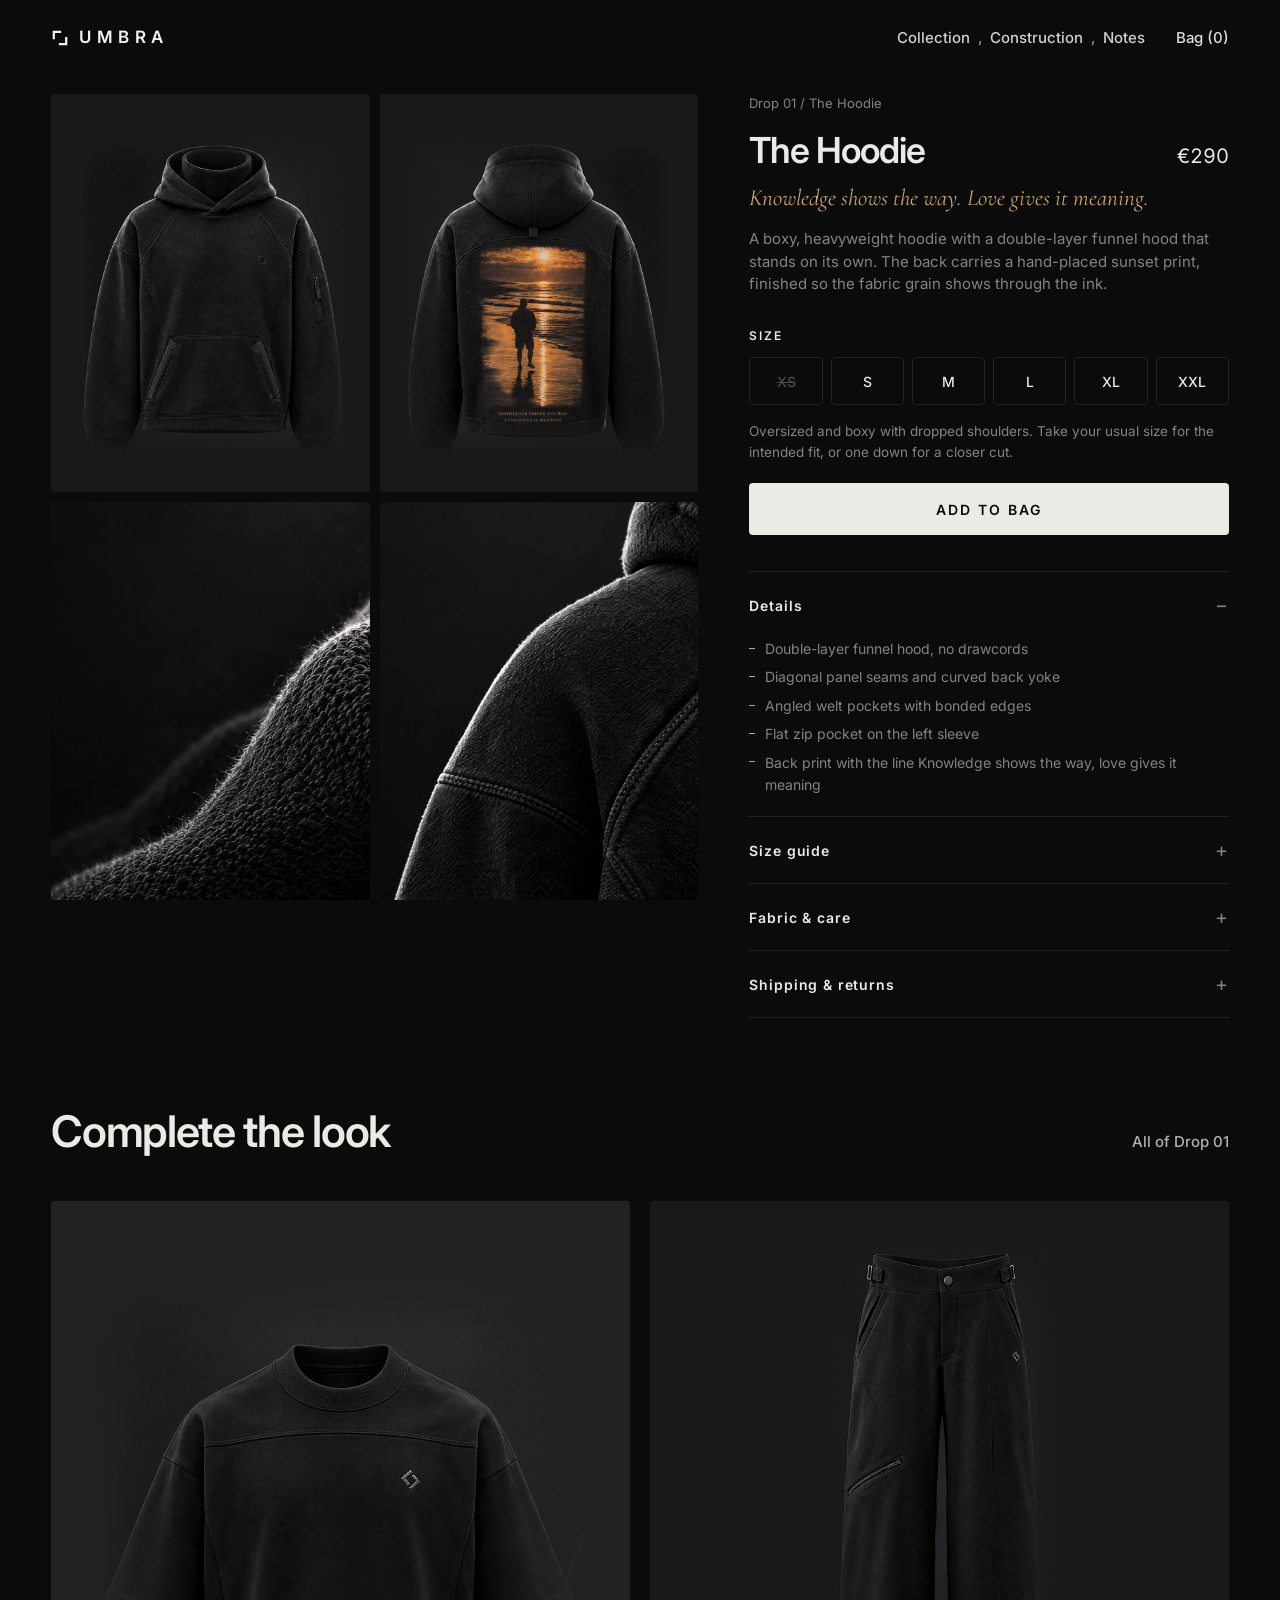
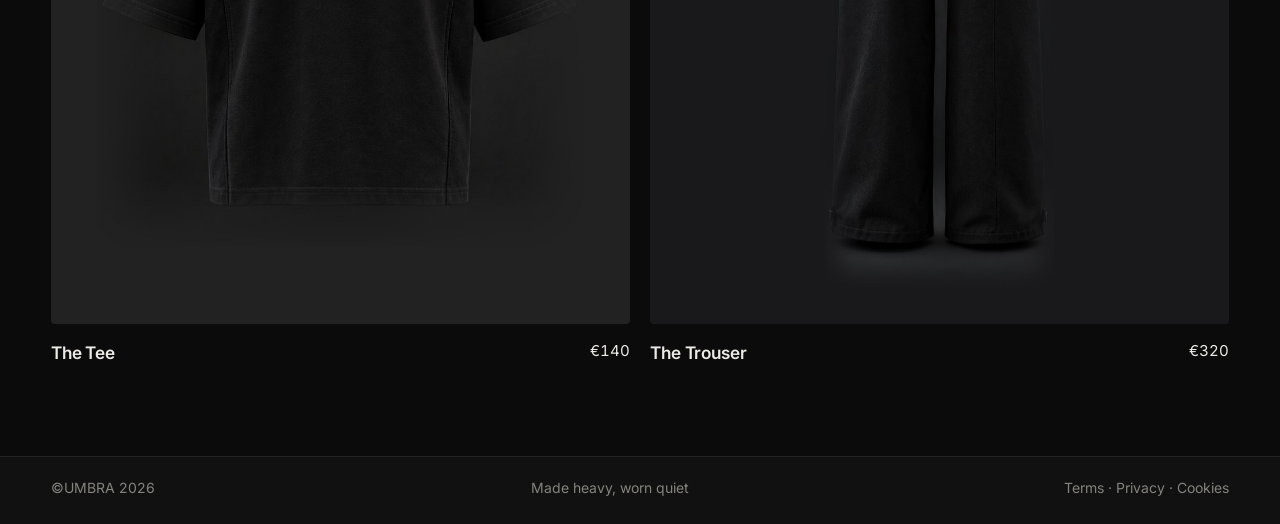
==== product.html @ ce1a90d4 "Add PayPal checkout and thank-you page Checkout sends the bag to PayPal (personal account, by email)" ====
<!DOCTYPE html>
<html lang="en">
<head>
<meta charset="UTF-8">
<meta name="viewport" content="width=device-width, initial-scale=1.0">
<title>UMBRA — Drop 01</title>
<meta name="description" content="UMBRA Drop 01: heavyweight garments with architectural seams and quiet gunmetal hardware.">
<meta name="theme-color" content="#0B0B0C">
<link rel="icon" href="assets/logo.svg" type="image/svg+xml">
<link rel="preconnect" href="https://fonts.googleapis.com">
<link rel="preconnect" href="https://fonts.gstatic.com" crossorigin>
<link href="https://fonts.googleapis.com/css2?family=Inter:wght@400;500;600;700&family=Cormorant+Garamond:ital,wght@1,400;1,500&display=swap" rel="stylesheet">
<link rel="stylesheet" href="css/styles.css">
</head>
<body class="page-product">
<a class="skip-link" href="#main">Skip to content</a>

<!-- ============ HEADER ============ -->
<header class="site-header">
  <a href="index.html" class="wordmark" aria-label="UMBRA, home">
    <svg class="mark" viewBox="0 0 32 32" aria-hidden="true"><path d="M3 3h15v4H7v11H3z"/><path d="M29 29H14v-4h11V14h4z"/></svg>
    UMBRA
  </a>
  <div class="header-right">
    <nav class="main-nav" aria-label="Primary">
      <a href="index.html#work">Collection</a><span class="sep">,</span>
      <a href="index.html#construction">Construction</a><span class="sep">,</span>
      <a href="index.html#updates">Notes</a>
    </nav>
    <button class="bag-btn" type="button" data-open-bag aria-label="Open bag">Bag (<span data-bag-count>0</span>)</button>
  </div>
</header>

<main id="main">

<!-- ============ PRODUCT ============ -->
<section class="pdp" id="pdp">
  <div class="pdp-media">
    <div class="pdp-gallery" id="pdpGallery" tabindex="0" aria-label="Product images, scroll to see more"></div>
    <div class="pdp-dots" id="pdpDots" aria-hidden="true"></div>
  </div>

  <div class="pdp-info">
    <p class="pdp-crumb"><a href="index.html#work">Drop 01</a> <span aria-hidden="true">/</span> <span id="pdpCrumb"></span></p>
    <div class="pdp-title-row">
      <h1 class="pdp-name" id="pdpName">Loading…</h1>
      <p class="pdp-price" id="pdpPrice"></p>
    </div>
    <p class="pdp-tagline" id="pdpTagline"></p>
    <p class="pdp-desc" id="pdpDesc"></p>

    <form class="pdp-form" id="pdpForm" novalidate>
      <fieldset class="size-field">
        <legend class="size-legend">Size <span class="size-chosen" id="sizeChosen"></span></legend>
        <div class="size-grid" id="sizeGrid"></div>
      </fieldset>
      <p class="pdp-fit" id="pdpFit"></p>
      <p class="form-error" id="sizeError" role="alert" hidden>Choose a size first.</p>
      <button class="btn btn-primary btn-wide" type="submit" id="addBtn">Add to bag</button>
    </form>

    <div class="pdp-acc">
      <details open>
        <summary>Details</summary>
        <ul class="pdp-list" id="pdpDetails"></ul>
      </details>
      <details>
        <summary>Size guide</summary>
        <div class="size-guide" id="sizeGuide"></div>
      </details>
      <details>
        <summary>Fabric &amp; care</summary>
        <p id="pdpFabric"></p>
      </details>
      <details>
        <summary>Shipping &amp; returns</summary>
        <p>Free shipping on orders over €250. Delivered in 2–5 working days within the EU. Returns accepted within 30 days, unworn and with tags attached.</p>
      </details>
    </div>
  </div>
</section>

<noscript><p class="pdp-noscript">This page needs JavaScript to show the product. <a href="index.html#work">Back to the collection</a>.</p></noscript>

<!-- ============ COMPLETE THE LOOK ============ -->
<section class="work pdp-more" aria-labelledby="moreTitle">
  <div class="section-head">
    <h2 class="section-title" id="moreTitle">Complete the look</h2>
    <a href="index.html#work" class="view-all">All of Drop 01</a>
  </div>
  <div class="product-grid product-grid-2" id="moreGrid"></div>
</section>

</main>

<!-- ============ FOOTER ============ -->
<footer class="site-footer" id="footer">
  <div class="footer-bottom">
    <p>©UMBRA 2026</p>
    <p>Made heavy, worn quiet</p>
    <p><a href="#">Terms</a> · <a href="#">Privacy</a> · <a href="#">Cookies</a></p>
  </div>
</footer>

<script src="js/products.js"></script>
<script src="js/shop-config.js"></script>
<script src="js/shopify.js"></script>
<script src="js/paypal.js"></script>
<script src="js/cart.js"></script>
<script src="js/product.js"></script>
</body>
</html>
---- css/styles.css ----
/* ============================================================
   UMBRA — Drop 01
   Dark luxury streetwear landing, built on the ORBE editorial layout
   ============================================================ */

:root{
  --bg:#0B0B0C;
  --bg-soft:#111112;
  --surface:#151516;
  --line:#232325;
  --ink:#ECEAE5;
  --grey:#85837E;
  --grey-light:#2C2C2E;   /* unlit words in the scroll-fill text */
  --white:#FFFFFF;
  --accent:#C9A36B;       /* sunset sand from the hoodie print */
  --gunmetal:#8C8F93;
  --radius:4px;
  --font:"Inter",Helvetica,Arial,sans-serif;
  --serif:"Cormorant Garamond",Georgia,serif;
  --gutter:clamp(20px,4vw,64px);
  --header-h:76px;
}

*,*::before,*::after{box-sizing:border-box;margin:0;padding:0}
html{scroll-behavior:smooth}
body{
  font-family:var(--font);
  background:var(--bg);
  color:var(--ink);
  line-height:1.5;
  overflow-x:hidden;
  -webkit-font-smoothing:antialiased;
}
img{display:block;max-width:100%}
a{color:inherit;text-decoration:none}
ul{list-style:none}
button{font:inherit;color:inherit;background:none;border:0;cursor:pointer}

.visually-hidden{position:absolute;width:1px;height:1px;clip-path:inset(50%);overflow:hidden;white-space:nowrap}
.skip-link{position:fixed;top:-60px;left:16px;z-index:300;background:var(--ink);color:var(--white);padding:10px 18px;transition:top .2s}
.skip-link:focus{top:12px}
:focus-visible{outline:3px solid var(--accent);outline-offset:2px}

/* ---------------- Header (blend-adaptive) ---------------- */
.site-header{
  position:fixed;inset:0 0 auto 0;z-index:100;
  height:var(--header-h);
  display:flex;align-items:center;justify-content:space-between;
  padding:0 var(--gutter);
  mix-blend-mode:difference;
  color:var(--white);
}
.wordmark{
  display:inline-flex;align-items:center;gap:10px;
  font-weight:600;font-size:17px;letter-spacing:.32em;
}
.wordmark .mark{width:18px;height:18px;fill:currentColor;flex:none}
.main-nav{display:flex;gap:8px;font-size:15px;font-weight:500}
.main-nav .sep{opacity:.6}
.main-nav a{opacity:.85;transition:opacity .25s}
.main-nav a:hover{opacity:1;text-decoration:underline;text-underline-offset:4px}

/* ---------------- Hero ---------------- */
.hero{position:relative;height:100vh;height:100svh;overflow:hidden;background:var(--bg)}
.hero-slides{position:absolute;inset:0}
.hero-slide{
  position:absolute;inset:0;
  opacity:0;visibility:hidden;
  transition:opacity 1.1s cubic-bezier(.4,0,.2,1), visibility 0s linear 1.1s;
}
.hero-slide.is-active{opacity:1;visibility:visible;transition:opacity 1.1s cubic-bezier(.4,0,.2,1)}
.hero-slide img,.hero-slide video{position:absolute;inset:0;width:100%;height:100%;object-fit:cover}
.hero-slide::after{
  content:"";position:absolute;inset:0;
  background:linear-gradient(90deg,rgba(0,0,0,.62) 0%,rgba(0,0,0,.18) 45%,transparent 70%),
             linear-gradient(0deg,rgba(0,0,0,.55) 0%,transparent 40%);
}
.hero-copy{
  position:absolute;z-index:2;
  left:var(--gutter);right:var(--gutter);bottom:22%;
}
.hero-eyebrow{
  margin-bottom:clamp(14px,2vh,22px);
  font-size:12px;font-weight:500;letter-spacing:.24em;text-transform:uppercase;
  color:var(--accent);
}
.hero-headline{
  font-size:clamp(38px,4.6vw,76px);
  font-weight:600;letter-spacing:-0.03em;line-height:1.04;
  color:var(--white);
  max-width:16ch;
}
.hero-headline em{font-family:var(--serif);font-weight:400;font-style:italic;letter-spacing:-0.01em;color:var(--accent)}
.hero-thumbs{
  position:absolute;z-index:3;
  left:var(--gutter);bottom:clamp(24px,4vh,44px);
  display:flex;gap:10px;
}
.hero-thumb{
  width:64px;height:44px;border-radius:var(--radius);overflow:hidden;
  opacity:.55;outline:2px solid transparent;outline-offset:2px;
  transition:opacity .3s, outline-color .3s;
  padding:0;
}
.hero-thumb img{width:100%;height:100%;object-fit:cover}
.hero-thumb.is-active{opacity:1;outline-color:var(--white)}
.hero-counter{
  position:absolute;z-index:3;
  right:var(--gutter);bottom:clamp(24px,4vh,44px);
  color:var(--white);
  font-size:15px;font-weight:500;letter-spacing:.06em;
}

/* ---------------- Statement (word fill scrub) ---------------- */
.statement{
  padding:clamp(110px,16vh,200px) var(--gutter);
  background:var(--bg);
}
.fill-text{
  margin-left:auto;
  max-width:62%;
  font-size:clamp(30px,3.6vw,58px);
  font-weight:600;letter-spacing:-0.025em;line-height:1.14;
}
.fill-text .fw{color:var(--grey-light);transition:color .3s linear}
.eyebrow{
  max-width:62%;margin:0 0 clamp(18px,3vh,28px) auto;
  font-size:12px;font-weight:500;letter-spacing:.24em;text-transform:uppercase;
  color:var(--accent);
}

/* ---------------- Collection ---------------- */
.work{padding:clamp(48px,7vh,90px) var(--gutter) clamp(80px,10vh,140px);background:var(--bg)}
.product-grid{
  display:grid;grid-template-columns:repeat(3,1fr);
  gap:clamp(14px,1.6vw,26px);
}
.product-media{
  position:relative;display:block;
  aspect-ratio:4/5;overflow:hidden;
  border-radius:var(--radius);
  background:var(--surface);
}
.product-media img{
  position:absolute;inset:0;width:100%;height:100%;object-fit:cover;
  transition:opacity .7s cubic-bezier(.4,0,.2,1), transform 1.2s cubic-bezier(.2,.6,.2,1);
}
.product-media .img-back{opacity:0}
.product-card:hover .img-back,.product-media:focus-visible .img-back{opacity:1}
.product-card:hover .img-front,.product-media:focus-visible .img-front{opacity:0}
.product-card:hover .product-media img{transform:scale(1.03)}
.product-tag{
  position:absolute;top:14px;left:14px;z-index:2;
  padding:5px 10px;border:1px solid rgba(201,163,107,.5);border-radius:999px;
  font-size:11px;letter-spacing:.14em;text-transform:uppercase;color:var(--accent);
  background:rgba(11,11,12,.55);
}
.product-info{
  display:grid;grid-template-columns:1fr auto;gap:4px 16px;
  padding-top:16px;
}
.product-name{font-size:clamp(17px,1.35vw,21px);font-weight:600;letter-spacing:-0.01em}
.product-price{font-size:15px;color:var(--ink);font-variant-numeric:tabular-nums}
.product-meta{grid-column:1/-1;font-size:13.5px;color:var(--grey);line-height:1.5}
.section-head{
  display:flex;align-items:baseline;justify-content:space-between;
  margin-bottom:clamp(28px,4vh,48px);
}
.section-title{
  font-size:clamp(30px,3.4vw,56px);
  font-weight:600;letter-spacing:-0.03em;
}
.view-all{font-size:15px;font-weight:500;opacity:.75;transition:opacity .25s}
.view-all:hover{opacity:1;text-decoration:underline;text-underline-offset:4px}
/* ---------------- Capabilities (pinned) ---------------- */
.capabilities{position:relative}
.cap-pin{
  position:relative;height:100vh;height:100svh;overflow:hidden;
  background:#111;
}
.cap-bgs{position:absolute;inset:0}
.cap-bg{
  position:absolute;inset:0;width:100%;height:100%;object-fit:cover;
  opacity:0;transform:scale(1.08);
  transition:opacity .8s cubic-bezier(.4,0,.2,1), transform 1.4s cubic-bezier(.2,.6,.2,1);
}
.cap-bg.is-active{opacity:1;transform:scale(1)}
.cap-scrim{position:absolute;inset:0;background:linear-gradient(90deg,rgba(0,0,0,.55),rgba(0,0,0,.25) 60%,rgba(0,0,0,.45))}
.cap-label{
  position:absolute;top:clamp(88px,12vh,120px);left:var(--gutter);z-index:2;
  color:var(--white);font-size:15px;font-weight:500;letter-spacing:.02em;
  display:flex;align-items:center;gap:14px;
}
.cap-line{display:inline-block;width:56px;height:1px;background:rgba(255,255,255,.6)}
.cap-list{
  position:absolute;z-index:2;
  right:var(--gutter);bottom:clamp(48px,9vh,96px);
  text-align:right;
  display:grid;gap:clamp(4px,1vh,10px);
}
.cap-list li{
  font-size:clamp(40px,5.4vw,88px);
  font-weight:600;letter-spacing:-0.03em;line-height:1.02;
  color:rgba(255,255,255,.28);
  transition:color .45s cubic-bezier(.4,0,.2,1), transform .45s cubic-bezier(.4,0,.2,1);
}
.cap-list li.is-active{color:var(--white);transform:translateX(-14px)}

/* ---------------- Latest updates ---------------- */
.updates{padding:clamp(80px,11vh,150px) 0 clamp(80px,11vh,150px) var(--gutter);background:var(--bg)}
.updates .section-head{padding-right:var(--gutter)}
.carousel-btns{display:flex;gap:10px}
.car-btn{
  width:46px;height:46px;border-radius:50%;
  border:1.5px solid var(--ink);
  display:grid;place-items:center;
  transition:background .25s,color .25s,opacity .25s;
}
.car-btn:hover{background:var(--ink);color:var(--bg)}
.car-btn:disabled{opacity:.3;pointer-events:none}
.updates-viewport{overflow:hidden}
.updates-track{
  display:flex;gap:clamp(16px,1.8vw,28px);
  transition:transform .8s cubic-bezier(.2,.6,.2,1);
  will-change:transform;
}
.update-card{flex:0 0 calc((100% - 2 * clamp(16px,1.8vw,28px)) / 3);min-width:0}
.update-media{border-radius:var(--radius);overflow:hidden;aspect-ratio:4/3;margin-bottom:16px}
.update-media img{width:100%;height:100%;object-fit:cover;transition:transform 1s cubic-bezier(.2,.6,.2,1)}
.update-card:hover .update-media img{transform:scale(1.045)}
.update-meta{font-size:13.5px;color:var(--grey);margin-bottom:6px}
.update-title{font-size:clamp(17px,1.35vw,21px);font-weight:600;letter-spacing:-0.015em;line-height:1.25;max-width:26ch}

/* ---------------- CTA ---------------- */
.cta{
  padding:clamp(110px,16vh,200px) var(--gutter) clamp(80px,10vh,130px);
  background:var(--bg);
  text-align:left;
}
.cta .fill-text{margin-left:0;max-width:80%}
.fill-text.quote{
  font-family:var(--serif);font-style:italic;font-weight:400;
  font-size:clamp(38px,5vw,84px);letter-spacing:-0.01em;line-height:1.05;
}
.cta-link{
  display:inline-block;margin-top:clamp(28px,4vh,44px);
  font-size:clamp(22px,2.2vw,34px);font-weight:600;letter-spacing:-0.02em;
  color:var(--grey);
  text-decoration:underline;text-underline-offset:6px;text-decoration-thickness:2px;
  transition:color .3s;
}
.cta-link:hover{color:var(--accent)}

/* ---------------- Footer ---------------- */
.site-footer{background:var(--bg-soft);border-top:1px solid var(--line)}
.footer-top{
  display:grid;grid-template-columns:1.3fr 1fr 0.8fr 1.1fr;
  gap:clamp(32px,4vw,72px);
  align-items:start;
  padding:clamp(56px,8vh,96px) var(--gutter);
}
.footer-wordmark{font-size:26px}
.footer-brandcol{display:grid;gap:18px;justify-items:start}
.footer-tagline{font-size:15px;line-height:1.55;color:var(--grey)}
.footer-social{font-size:15px;font-weight:500}
.footer-social a:hover{text-decoration:underline;text-underline-offset:3px}
.footer-col{display:grid;gap:10px;font-size:15px;align-content:start}
.footer-col h4{
  font-size:12px;font-weight:600;letter-spacing:.14em;text-transform:uppercase;
  color:var(--grey);margin-bottom:8px;
}
.footer-col p{line-height:1.55;color:var(--ink)}
.footer-col a:hover{text-decoration:underline;text-underline-offset:3px}
.footer-news p{color:var(--grey);font-size:14.5px}
.news-form{
  display:flex;margin-top:10px;
  border-bottom:1.5px solid var(--ink);
  max-width:300px;
}
.news-form input{
  flex:1;font:inherit;font-size:15px;
  background:transparent;border:0;padding:10px 2px;color:var(--ink);
}
.news-form input::placeholder{color:var(--grey)}
.news-form input:focus{outline:none}
.news-form button{font-size:20px;padding:0 8px;transition:transform .25s}
.news-form button:hover{transform:translateX(4px)}
.footer-bottom{
  display:flex;justify-content:space-between;gap:16px;flex-wrap:wrap;
  padding:20px var(--gutter) 26px;
  font-size:14px;color:var(--grey);
  border-top:1px solid var(--line);
}
.footer-bottom a:hover{color:var(--ink)}

/* ---------------- Header: bag button ---------------- */
.header-right{display:flex;align-items:center;gap:clamp(16px,2.4vw,36px)}
.bag-btn{font-size:15px;font-weight:500;font-variant-numeric:tabular-nums;opacity:.9;transition:opacity .25s}
.bag-btn:hover{opacity:1;text-decoration:underline;text-underline-offset:4px}

/* ---------------- Buttons ---------------- */
.btn{
  display:inline-flex;align-items:center;justify-content:center;
  min-height:52px;padding:0 28px;border-radius:var(--radius);
  font-size:14px;font-weight:600;letter-spacing:.14em;text-transform:uppercase;
  transition:background .25s,color .25s,border-color .25s;
}
.btn-primary{background:var(--ink);color:var(--bg)}
.btn-primary:hover{background:var(--accent)}
.btn-wide{width:100%}

/* ---------------- Product page ---------------- */
.page-product main{padding-top:var(--header-h)}
.pdp{
  display:grid;grid-template-columns:minmax(0,1.35fr) minmax(320px,1fr);
  gap:clamp(28px,4vw,72px);
  padding:clamp(16px,2vh,28px) var(--gutter) clamp(64px,9vh,120px);
  align-items:start;
}
.pdp-gallery{display:grid;grid-template-columns:1fr 1fr;gap:clamp(8px,.8vw,14px)}
.pdp-shot{aspect-ratio:4/5;overflow:hidden;border-radius:var(--radius);background:var(--surface)}
.pdp-shot img{width:100%;height:100%;object-fit:cover}
.pdp-shot:last-child:nth-child(odd){grid-column:1/-1;aspect-ratio:16/10}
.pdp-dots{display:none}
.pdp-info{position:sticky;top:calc(var(--header-h) + 16px)}
.pdp-crumb{font-size:13px;color:var(--grey);margin-bottom:18px}
.pdp-crumb a:hover{color:var(--ink)}
.pdp-title-row{display:flex;justify-content:space-between;align-items:baseline;gap:16px}
.pdp-name{font-size:clamp(30px,2.8vw,44px);font-weight:600;letter-spacing:-0.03em;line-height:1.05}
.pdp-price{font-size:20px;font-variant-numeric:tabular-nums}
.pdp-tagline{
  margin-top:14px;
  font-family:var(--serif);font-style:italic;font-size:clamp(22px,1.8vw,28px);line-height:1.2;
  color:var(--accent);
}
.pdp-desc{margin-top:16px;color:var(--grey);font-size:15px;max-width:52ch}
.pdp-form{margin-top:clamp(24px,3.5vh,36px)}
.size-field{border:0}
.size-legend{font-size:12px;font-weight:600;letter-spacing:.16em;text-transform:uppercase;margin-bottom:12px}
.size-chosen{color:var(--accent)}
.size-grid{display:grid;grid-template-columns:repeat(auto-fill,minmax(64px,1fr));gap:8px}
.size-opt{position:relative;cursor:pointer}
.size-opt input{position:absolute;inset:0;opacity:0;cursor:pointer}
.size-opt > span{
  display:grid;place-items:center;height:48px;
  border:1px solid var(--line);border-radius:var(--radius);
  font-size:14px;font-weight:500;
  transition:border-color .2s,background .2s,color .2s;
}
.size-opt:hover > span{border-color:var(--grey)}
.size-opt input:checked + span{background:var(--ink);color:var(--bg);border-color:var(--ink)}
.size-opt input:focus-visible + span{outline:3px solid var(--accent);outline-offset:2px}
.size-opt.is-out{cursor:not-allowed}
.size-opt.is-out > span{color:#4a4a4c;text-decoration:line-through}
.pdp-fit{margin:16px 0 20px;font-size:13.5px;color:var(--grey);line-height:1.55}
.form-error{margin:-6px 0 14px;font-size:13.5px;color:#E08A6B}
.pdp-acc{margin-top:clamp(28px,4vh,40px);border-top:1px solid var(--line)}
.pdp-acc details{border-bottom:1px solid var(--line)}
.pdp-acc summary{
  display:flex;justify-content:space-between;align-items:center;
  padding:18px 0;cursor:pointer;list-style:none;
  font-size:14px;font-weight:600;letter-spacing:.06em;
}
.pdp-acc summary::-webkit-details-marker{display:none}
.pdp-acc summary::after{content:"+";font-weight:400;font-size:20px;color:var(--grey)}
.pdp-acc details[open] summary::after{content:"−"}
.pdp-acc details > :not(summary){padding-bottom:20px;font-size:14px;color:var(--grey);line-height:1.6}
.pdp-list{display:grid;gap:6px}
.pdp-list li{padding-left:16px;position:relative}
.pdp-list li::before{content:"";position:absolute;left:0;top:.7em;width:6px;height:1px;background:var(--accent)}
.size-guide table{width:100%;border-collapse:collapse;font-variant-numeric:tabular-nums}
.size-guide th,.size-guide td{padding:8px 6px;text-align:left;border-bottom:1px solid var(--line);font-weight:400}
.size-guide thead th{font-size:12px;letter-spacing:.08em;text-transform:uppercase;color:var(--ink)}
.size-guide tbody th{color:var(--ink);font-weight:500}
.size-guide-note{margin-top:10px;font-size:12.5px}
.pdp-noscript{padding:40px var(--gutter);color:var(--grey)}
.pdp-more{padding-top:0}
.product-grid-2{grid-template-columns:repeat(2,1fr)}
.product-name a:hover{text-decoration:underline;text-underline-offset:4px}
.page-product .footer-bottom{border-top:0}

/* ---------------- Thank-you page ---------------- */
.thanks{
  min-height:calc(100svh - 70px);
  display:grid;align-content:center;justify-items:start;gap:18px;
  padding:calc(var(--header-h) + 40px) var(--gutter) 80px;
}
.thanks .eyebrow{margin:0;max-width:none}
.thanks-title{font-size:clamp(48px,7vw,110px);font-weight:600;letter-spacing:-0.04em;line-height:1}
.thanks-quote{font-family:var(--serif);font-style:italic;font-size:clamp(24px,2.4vw,36px);color:var(--accent)}
.thanks-copy{max-width:52ch;color:var(--grey);font-size:15.5px}
.thanks-ref{font-size:14px;color:var(--grey)}
.thanks-ref strong{color:var(--ink);font-weight:600;letter-spacing:.04em}
.thanks .cta-link{margin-top:10px}

/* ---------------- Bag drawer ---------------- */
.bag{position:fixed;inset:0;z-index:400}
.bag-scrim{position:absolute;inset:0;background:rgba(0,0,0,.6);opacity:0;transition:opacity .35s}
.bag-panel{
  position:absolute;top:0;right:0;bottom:0;
  width:min(440px,100%);
  display:flex;flex-direction:column;
  background:var(--bg-soft);border-left:1px solid var(--line);
  transform:translateX(100%);transition:transform .35s cubic-bezier(.4,0,.2,1);
}
.bag.is-open .bag-scrim{opacity:1}
.bag.is-open .bag-panel{transform:none}
html.bag-open{overflow:hidden}
.bag-head{display:flex;justify-content:space-between;align-items:center;padding:22px 24px;border-bottom:1px solid var(--line)}
.bag-title{font-size:15px;font-weight:600;letter-spacing:.14em;text-transform:uppercase}
.bag-close{display:grid;place-items:center;width:40px;height:40px;margin-right:-10px}
.bag-status{padding:0 24px;font-size:13px;color:var(--accent);min-height:0}
.bag-status:not(:empty){padding-top:14px}
.bag-items{flex:1;overflow-y:auto;padding:8px 24px}
.bag-item{display:grid;grid-template-columns:88px 1fr;gap:16px;padding:16px 0;border-bottom:1px solid var(--line)}
.bag-thumb{aspect-ratio:4/5;border-radius:var(--radius);overflow:hidden;background:var(--surface)}
.bag-thumb img{width:100%;height:100%;object-fit:cover}
.bag-info{display:grid;align-content:space-between;gap:6px}
.bag-line{display:flex;justify-content:space-between;align-items:center;gap:12px;font-size:14.5px}
.bag-name{font-weight:600}
.bag-size{font-size:13px;color:var(--grey)}
.qty{display:inline-flex;align-items:center;border:1px solid var(--line);border-radius:var(--radius)}
.qty button{width:34px;height:34px;font-size:16px}
.qty span{min-width:22px;text-align:center;font-size:14px;font-variant-numeric:tabular-nums}
.bag-remove{font-size:13px;color:var(--grey);text-decoration:underline;text-underline-offset:3px}
.bag-remove:hover{color:var(--ink)}
.bag-empty{display:none;flex:1;padding:40px 24px;color:var(--grey)}
.bag-link{display:inline-block;margin-top:14px;color:var(--ink);text-decoration:underline;text-underline-offset:4px}
.bag.is-empty .bag-empty{display:block}
.bag.is-empty .bag-items,.bag.is-empty .bag-foot{display:none}
.bag-foot{padding:20px 24px 24px;border-top:1px solid var(--line);display:grid;gap:12px}
.bag-row{display:flex;justify-content:space-between;font-size:15px;font-weight:600}
.bag-note{font-size:12.5px;color:var(--grey)}

/* ---------------- Responsive ---------------- */
@media (max-width:1024px){
  .fill-text{max-width:88%}
  .cta .fill-text{max-width:100%}
  .eyebrow{max-width:88%}
  .product-grid{grid-template-columns:1fr 1fr}
  .product-grid:not(.product-grid-2) .product-card:last-child{grid-column:1/-1}
  .product-grid:not(.product-grid-2) .product-card:last-child .product-media{aspect-ratio:16/10}
  .product-grid:not(.product-grid-2) .product-card:last-child .product-media img{object-fit:contain}
  .update-card{flex-basis:calc((100% - clamp(16px,1.8vw,28px)) / 2)}
}
@media (max-width:768px){
  :root{--header-h:64px}
  .main-nav{display:none}
  .hero-copy{bottom:clamp(110px,18vh,160px)}
  .hero-slide img.focus-right{object-position:76% center}
  .pdp{grid-template-columns:1fr;padding-left:0;padding-right:0;gap:24px}
  .pdp-gallery{
    display:flex;overflow-x:auto;scroll-snap-type:x mandatory;gap:0;
    scrollbar-width:none;
  }
  .pdp-gallery::-webkit-scrollbar{display:none}
  .pdp-shot{flex:0 0 100%;scroll-snap-align:start;border-radius:0}
  .pdp-dots{display:flex;justify-content:center;gap:6px;margin-top:12px}
  .pdp-dots span{width:6px;height:6px;border-radius:50%;background:var(--grey-light);transition:background .25s}
  .pdp-dots span.is-active{background:var(--ink)}
  .pdp-info{position:static;padding:0 var(--gutter)}
  .product-grid-2{grid-template-columns:1fr 1fr}
  .eyebrow{max-width:100%;margin-left:0}
  .product-grid{grid-template-columns:1fr}
  .product-grid:not(.product-grid-2) .product-card:last-child .product-media{aspect-ratio:4/5}
  .product-grid:not(.product-grid-2) .product-card:last-child .product-media img{object-fit:cover}
  .cap-list{right:var(--gutter);left:var(--gutter);text-align:left}
  .cap-list li{font-size:clamp(34px,10vw,56px)}
  .update-card{flex-basis:82%}
  .footer-top{grid-template-columns:1fr 1fr;gap:32px}
  .footer-bottom{justify-content:flex-start;gap:10px 24px}
}

/* ---------------- Reduced motion ---------------- */
@media (prefers-reduced-motion:reduce){
  html{scroll-behavior:auto}
  *,*::before,*::after{transition-duration:.01ms!important;animation-duration:.01ms!important}
  .hero-slide{transition:none}
  .cap-bg{transition:none}
  .updates-track{transition:none}
  .fill-text .fw{color:var(--ink)}
  .product-media img{transition:none}
}
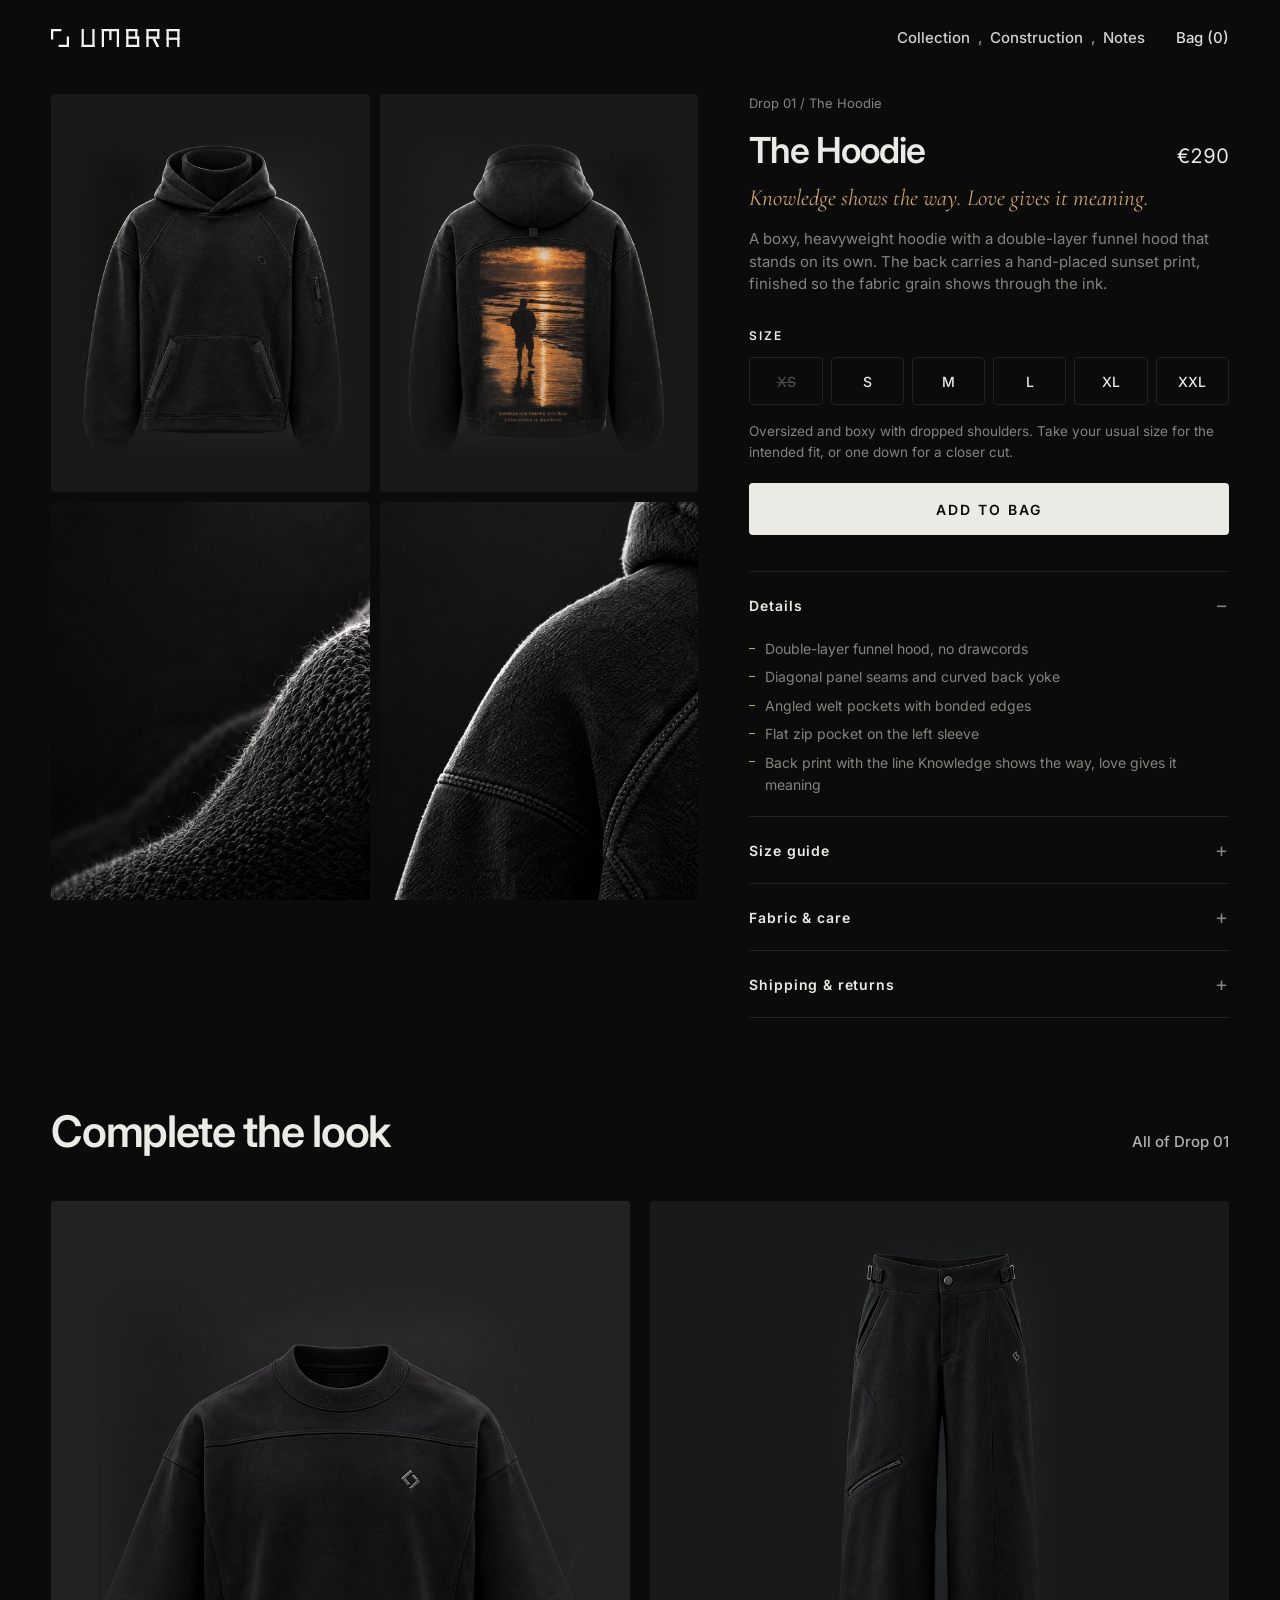
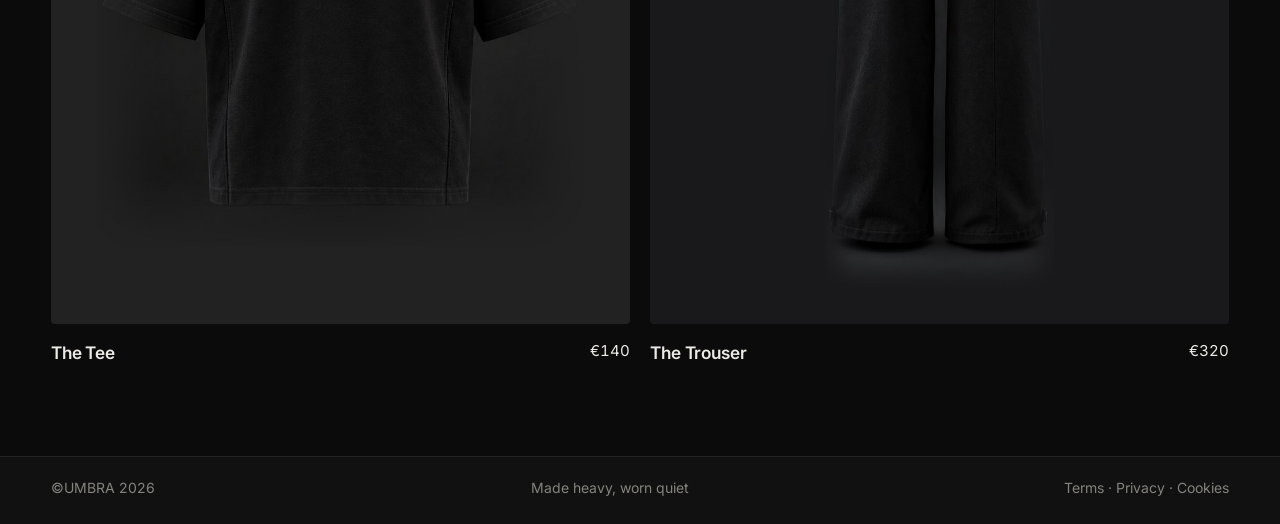
==== commit fbdf6ea0: "Apply the UMBRA logo to header, footer and favicon Adds the logo set in assets/brand (built by tools" ====
--- a/product.html
+++ b/product.html
@@ -10,7 +10,7 @@
 <link rel="preconnect" href="https://fonts.googleapis.com">
 <link rel="preconnect" href="https://fonts.gstatic.com" crossorigin>
 <link href="https://fonts.googleapis.com/css2?family=Inter:wght@400;500;600;700&family=Cormorant+Garamond:ital,wght@1,400;1,500&display=swap" rel="stylesheet">
-<link rel="stylesheet" href="css/styles.css">
+<link rel="stylesheet" href="css/styles.css?v=4">
 </head>
 <body class="page-product">
 <a class="skip-link" href="#main">Skip to content</a>
@@ -18,8 +18,7 @@
 <!-- ============ HEADER ============ -->
 <header class="site-header">
   <a href="index.html" class="wordmark" aria-label="UMBRA, home">
-    <svg class="mark" viewBox="0 0 32 32" aria-hidden="true"><path d="M3 3h15v4H7v11H3z"/><path d="M29 29H14v-4h11V14h4z"/></svg>
-    UMBRA
+    <svg class="logo" viewBox="0 0 714.0 100.0" fill="currentColor" aria-hidden="true" focusable="false"><path d="M0.00 0.00 L58.00 0.00 L58.00 12.50 L12.50 12.50 L12.50 58.00 L0.00 58.00 Z"/><path d="M100.00 100.00 L42.00 100.00 L42.00 87.50 L87.50 87.50 L87.50 42.00 L100.00 42.00 Z"/><path d="M170.00 0.00 L182.50 0.00 L182.50 100.00 L170.00 100.00 Z"/><path d="M229.50 0.00 L242.00 0.00 L242.00 100.00 L229.50 100.00 Z"/><path d="M170.00 87.50 L242.00 87.50 L242.00 100.00 L170.00 100.00 Z"/><path d="M282.00 0.00 L294.50 0.00 L294.50 100.00 L282.00 100.00 Z"/><path d="M365.50 0.00 L378.00 0.00 L378.00 100.00 L365.50 100.00 Z"/><path d="M282.00 0.00 L378.00 0.00 L378.00 12.50 L282.00 12.50 Z"/><path d="M323.75 0.00 L336.25 0.00 L336.25 62.00 L323.75 62.00 Z"/><path d="M418.00 0.00 L430.50 0.00 L430.50 100.00 L418.00 100.00 Z"/><path d="M418.00 0.00 L480.00 0.00 L480.00 12.50 L418.00 12.50 Z"/><path d="M467.50 0.00 L480.00 0.00 L480.00 54.25 L467.50 54.25 Z"/><path d="M418.00 41.75 L490.00 41.75 L490.00 54.25 L418.00 54.25 Z"/><path d="M477.50 41.75 L490.00 41.75 L490.00 100.00 L477.50 100.00 Z"/><path d="M418.00 87.50 L490.00 87.50 L490.00 100.00 L418.00 100.00 Z"/><path d="M530.00 0.00 L542.50 0.00 L542.50 100.00 L530.00 100.00 Z"/><path d="M530.00 0.00 L602.00 0.00 L602.00 12.50 L530.00 12.50 Z"/><path d="M589.50 0.00 L602.00 0.00 L602.00 54.25 L589.50 54.25 Z"/><path d="M530.00 41.75 L602.00 41.75 L602.00 54.25 L530.00 54.25 Z"/><path d="M563.50 54.25 L579.12 54.25 L602.00 100.00 L586.38 100.00 Z"/><path d="M642.00 0.00 L654.50 0.00 L654.50 100.00 L642.00 100.00 Z"/><path d="M701.50 0.00 L714.00 0.00 L714.00 100.00 L701.50 100.00 Z"/><path d="M642.00 0.00 L714.00 0.00 L714.00 12.50 L642.00 12.50 Z"/><path d="M642.00 47.75 L714.00 47.75 L714.00 60.25 L642.00 60.25 Z"/></svg><span class="visually-hidden">UMBRA</span>
   </a>
   <div class="header-right">
     <nav class="main-nav" aria-label="Primary">
@@ -102,11 +101,11 @@
   </div>
 </footer>
 
-<script src="js/products.js"></script>
-<script src="js/shop-config.js"></script>
-<script src="js/shopify.js"></script>
-<script src="js/paypal.js"></script>
-<script src="js/cart.js"></script>
-<script src="js/product.js"></script>
+<script src="js/products.js?v=4"></script>
+<script src="js/shop-config.js?v=4"></script>
+<script src="js/shopify.js?v=4"></script>
+<script src="js/paypal.js?v=4"></script>
+<script src="js/cart.js?v=4"></script>
+<script src="js/product.js?v=4"></script>
 </body>
 </html>
--- a/css/styles.css
+++ b/css/styles.css
@@ -54,7 +54,8 @@
   display:inline-flex;align-items:center;gap:10px;
   font-weight:600;font-size:17px;letter-spacing:.32em;
 }
-.wordmark .mark{width:18px;height:18px;fill:currentColor;flex:none}
+.wordmark .logo{display:block;height:18px;width:auto;flex:none}
+.footer-wordmark .logo{height:22px}
 .main-nav{display:flex;gap:8px;font-size:15px;font-weight:500}
 .main-nav .sep{opacity:.6}
 .main-nav a{opacity:.85;transition:opacity .25s}
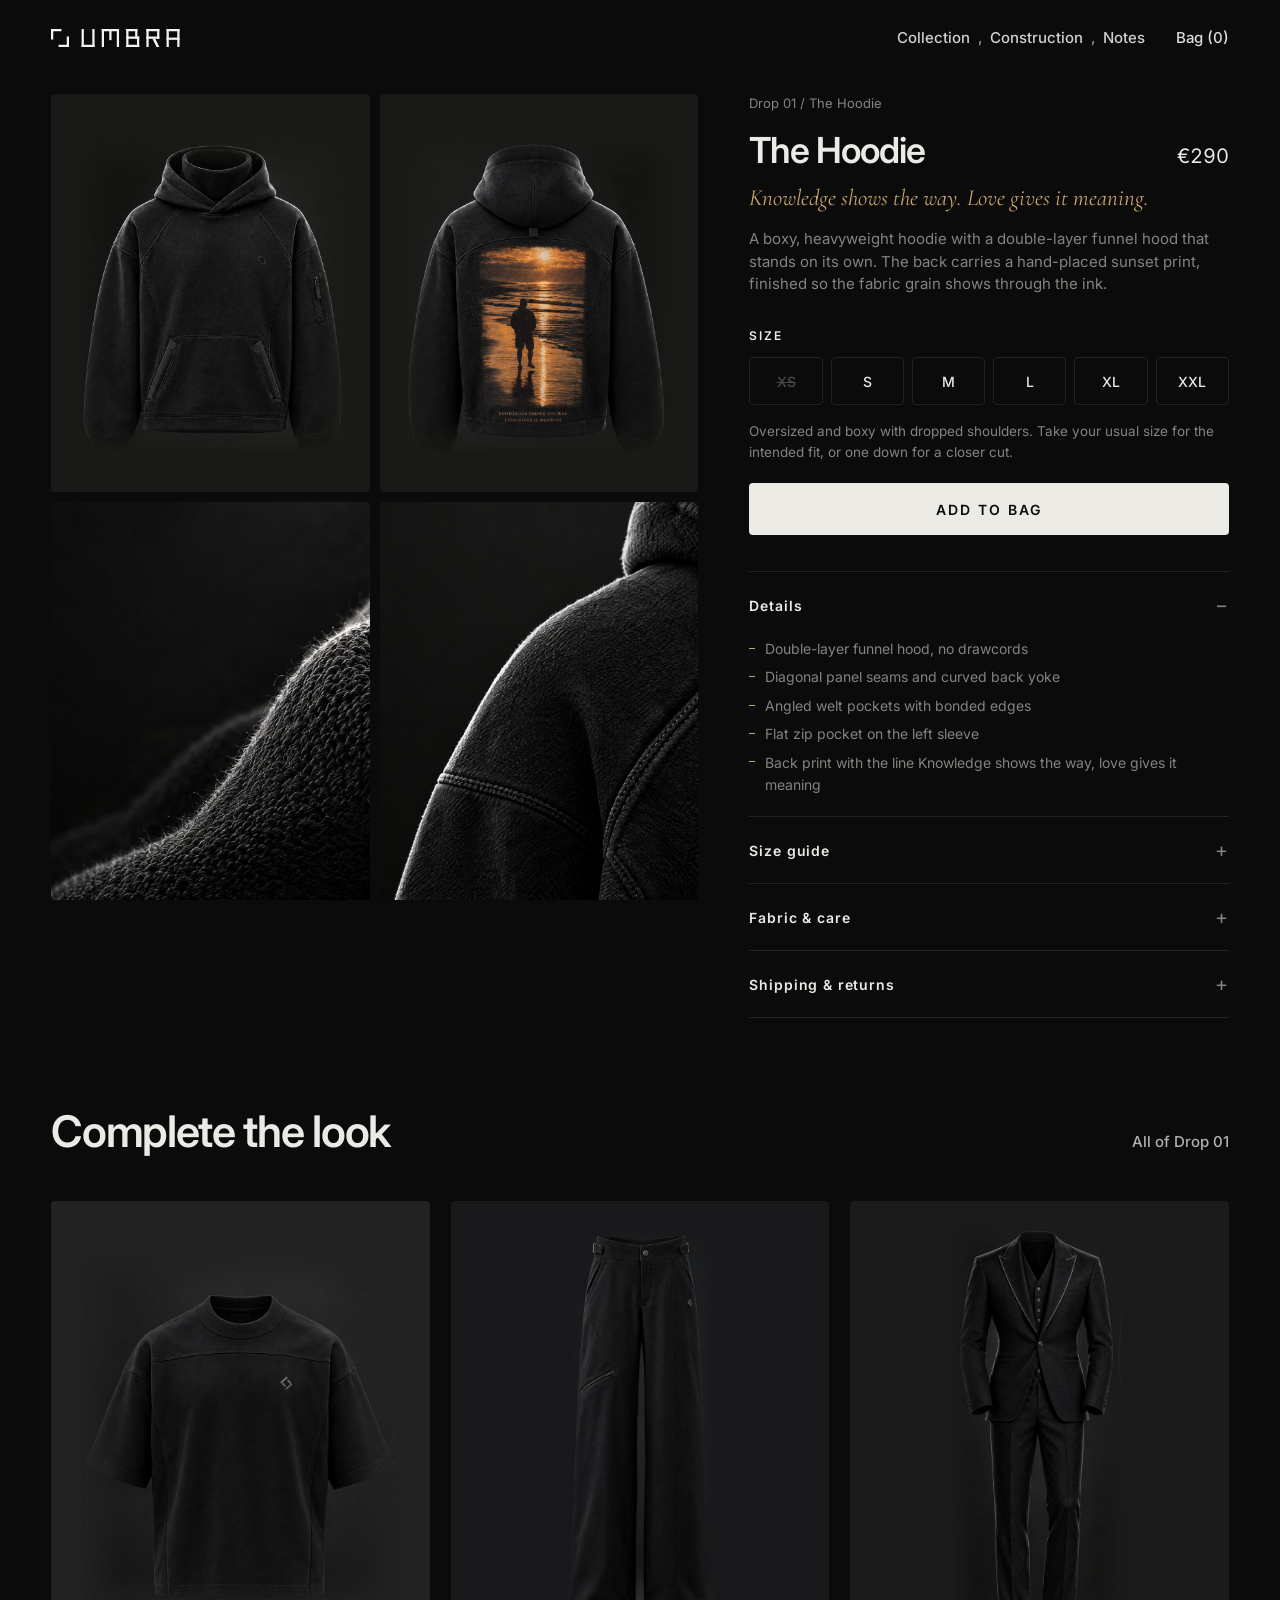
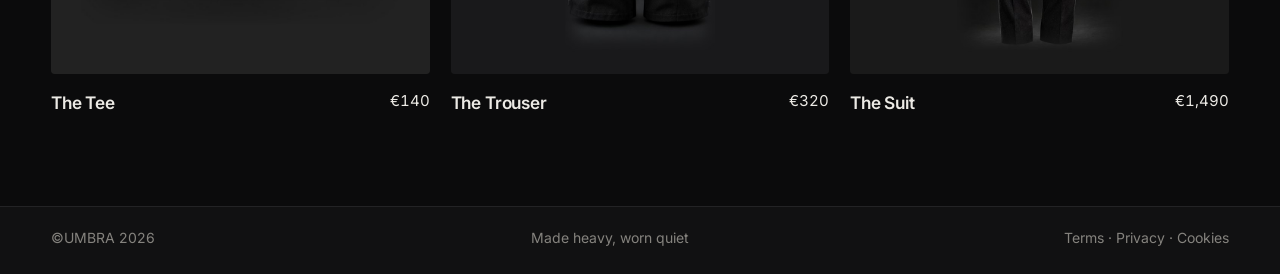
==== commit 8c1f010e: "Add The Suit to Drop 01 Fourth product: catalogue entry, product page with size guide, home grid car" ====
--- a/product.html
+++ b/product.html
@@ -10,7 +10,7 @@
 <link rel="preconnect" href="https://fonts.googleapis.com">
 <link rel="preconnect" href="https://fonts.gstatic.com" crossorigin>
 <link href="https://fonts.googleapis.com/css2?family=Inter:wght@400;500;600;700&family=Cormorant+Garamond:ital,wght@1,400;1,500&display=swap" rel="stylesheet">
-<link rel="stylesheet" href="css/styles.css?v=4">
+<link rel="stylesheet" href="css/styles.css?v=5">
 </head>
 <body class="page-product">
 <a class="skip-link" href="#main">Skip to content</a>
@@ -101,11 +101,11 @@
   </div>
 </footer>
 
-<script src="js/products.js?v=4"></script>
-<script src="js/shop-config.js?v=4"></script>
-<script src="js/shopify.js?v=4"></script>
-<script src="js/paypal.js?v=4"></script>
-<script src="js/cart.js?v=4"></script>
-<script src="js/product.js?v=4"></script>
+<script src="js/products.js?v=5"></script>
+<script src="js/shop-config.js?v=5"></script>
+<script src="js/shopify.js?v=5"></script>
+<script src="js/paypal.js?v=5"></script>
+<script src="js/cart.js?v=5"></script>
+<script src="js/product.js?v=5"></script>
 </body>
 </html>
--- a/css/styles.css
+++ b/css/styles.css
@@ -133,7 +133,7 @@
 /* ---------------- Collection ---------------- */
 .work{padding:clamp(48px,7vh,90px) var(--gutter) clamp(80px,10vh,140px);background:var(--bg)}
 .product-grid{
-  display:grid;grid-template-columns:repeat(3,1fr);
+  display:grid;grid-template-columns:repeat(4,1fr);
   gap:clamp(14px,1.6vw,26px);
 }
 .product-media{
@@ -376,7 +376,7 @@
 .size-guide-note{margin-top:10px;font-size:12.5px}
 .pdp-noscript{padding:40px var(--gutter);color:var(--grey)}
 .pdp-more{padding-top:0}
-.product-grid-2{grid-template-columns:repeat(2,1fr)}
+.product-grid-2{grid-template-columns:repeat(3,1fr)}  /* "Complete the look": the other three pieces */
 .product-name a:hover{text-decoration:underline;text-underline-offset:4px}
 .page-product .footer-bottom{border-top:0}
 
@@ -439,9 +439,7 @@
   .cta .fill-text{max-width:100%}
   .eyebrow{max-width:88%}
   .product-grid{grid-template-columns:1fr 1fr}
-  .product-grid:not(.product-grid-2) .product-card:last-child{grid-column:1/-1}
-  .product-grid:not(.product-grid-2) .product-card:last-child .product-media{aspect-ratio:16/10}
-  .product-grid:not(.product-grid-2) .product-card:last-child .product-media img{object-fit:contain}
+  .product-grid-2{grid-template-columns:repeat(3,1fr)}
   .update-card{flex-basis:calc((100% - clamp(16px,1.8vw,28px)) / 2)}
 }
 @media (max-width:768px){
@@ -460,11 +458,8 @@
   .pdp-dots span{width:6px;height:6px;border-radius:50%;background:var(--grey-light);transition:background .25s}
   .pdp-dots span.is-active{background:var(--ink)}
   .pdp-info{position:static;padding:0 var(--gutter)}
-  .product-grid-2{grid-template-columns:1fr 1fr}
   .eyebrow{max-width:100%;margin-left:0}
   .product-grid{grid-template-columns:1fr}
-  .product-grid:not(.product-grid-2) .product-card:last-child .product-media{aspect-ratio:4/5}
-  .product-grid:not(.product-grid-2) .product-card:last-child .product-media img{object-fit:cover}
   .cap-list{right:var(--gutter);left:var(--gutter);text-align:left}
   .cap-list li{font-size:clamp(34px,10vw,56px)}
   .update-card{flex-basis:82%}
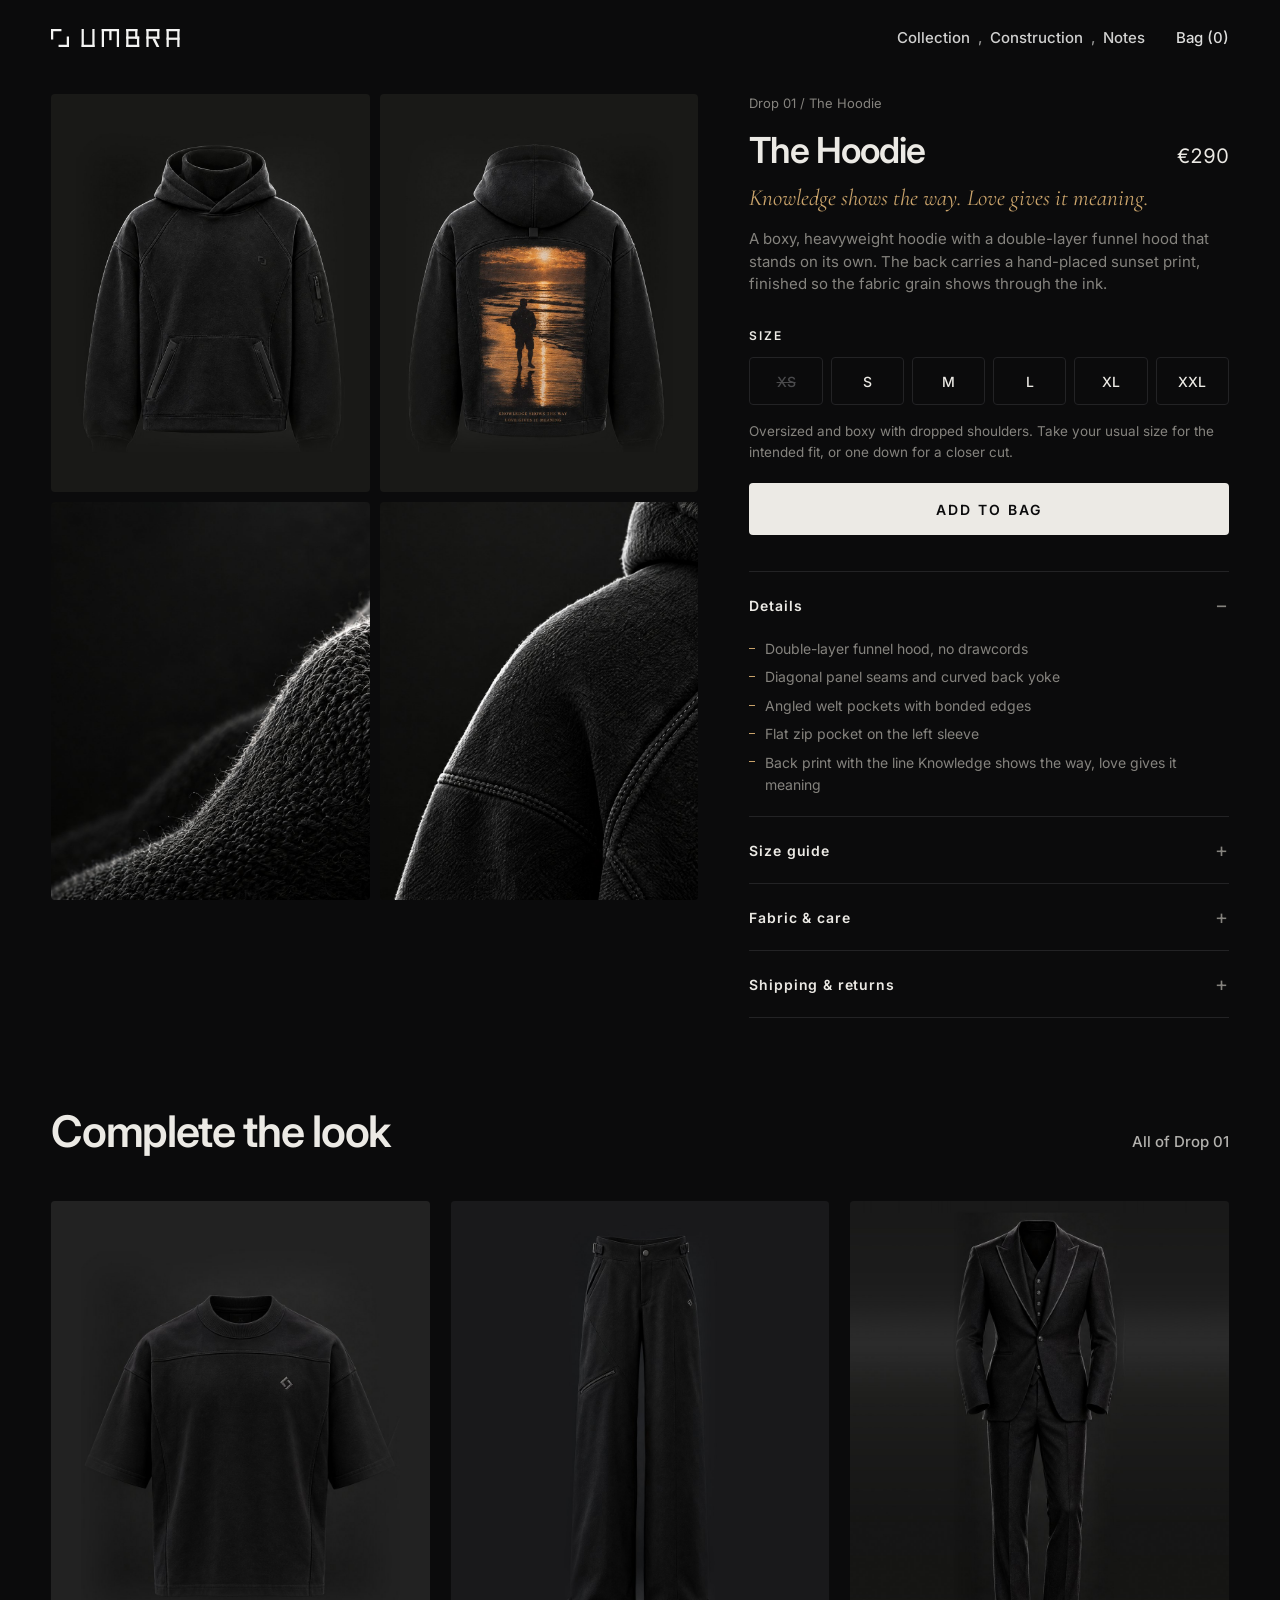
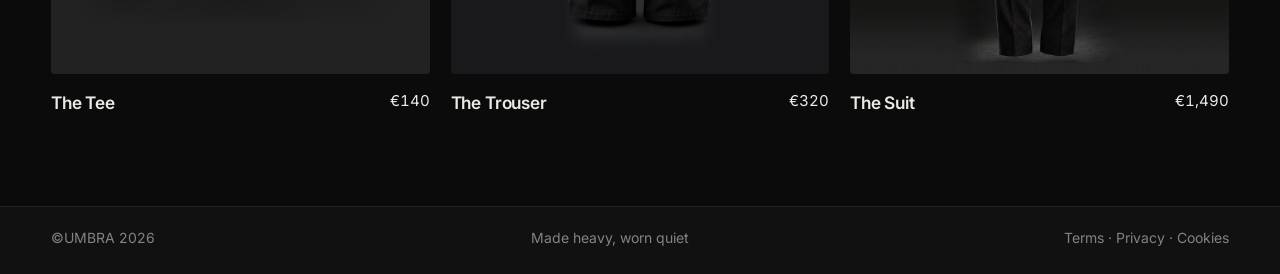
==== commit 952ef738: "Fix suit product shots: larger suit, seamless background Suit front/back now fill the card height, w" ====
--- a/product.html
+++ b/product.html
@@ -10,7 +10,7 @@
 <link rel="preconnect" href="https://fonts.googleapis.com">
 <link rel="preconnect" href="https://fonts.gstatic.com" crossorigin>
 <link href="https://fonts.googleapis.com/css2?family=Inter:wght@400;500;600;700&family=Cormorant+Garamond:ital,wght@1,400;1,500&display=swap" rel="stylesheet">
-<link rel="stylesheet" href="css/styles.css?v=5">
+<link rel="stylesheet" href="css/styles.css?v=6">
 </head>
 <body class="page-product">
 <a class="skip-link" href="#main">Skip to content</a>
@@ -101,11 +101,11 @@
   </div>
 </footer>
 
-<script src="js/products.js?v=5"></script>
-<script src="js/shop-config.js?v=5"></script>
-<script src="js/shopify.js?v=5"></script>
-<script src="js/paypal.js?v=5"></script>
-<script src="js/cart.js?v=5"></script>
-<script src="js/product.js?v=5"></script>
+<script src="js/products.js?v=6"></script>
+<script src="js/shop-config.js?v=6"></script>
+<script src="js/shopify.js?v=6"></script>
+<script src="js/paypal.js?v=6"></script>
+<script src="js/cart.js?v=6"></script>
+<script src="js/product.js?v=6"></script>
 </body>
 </html>
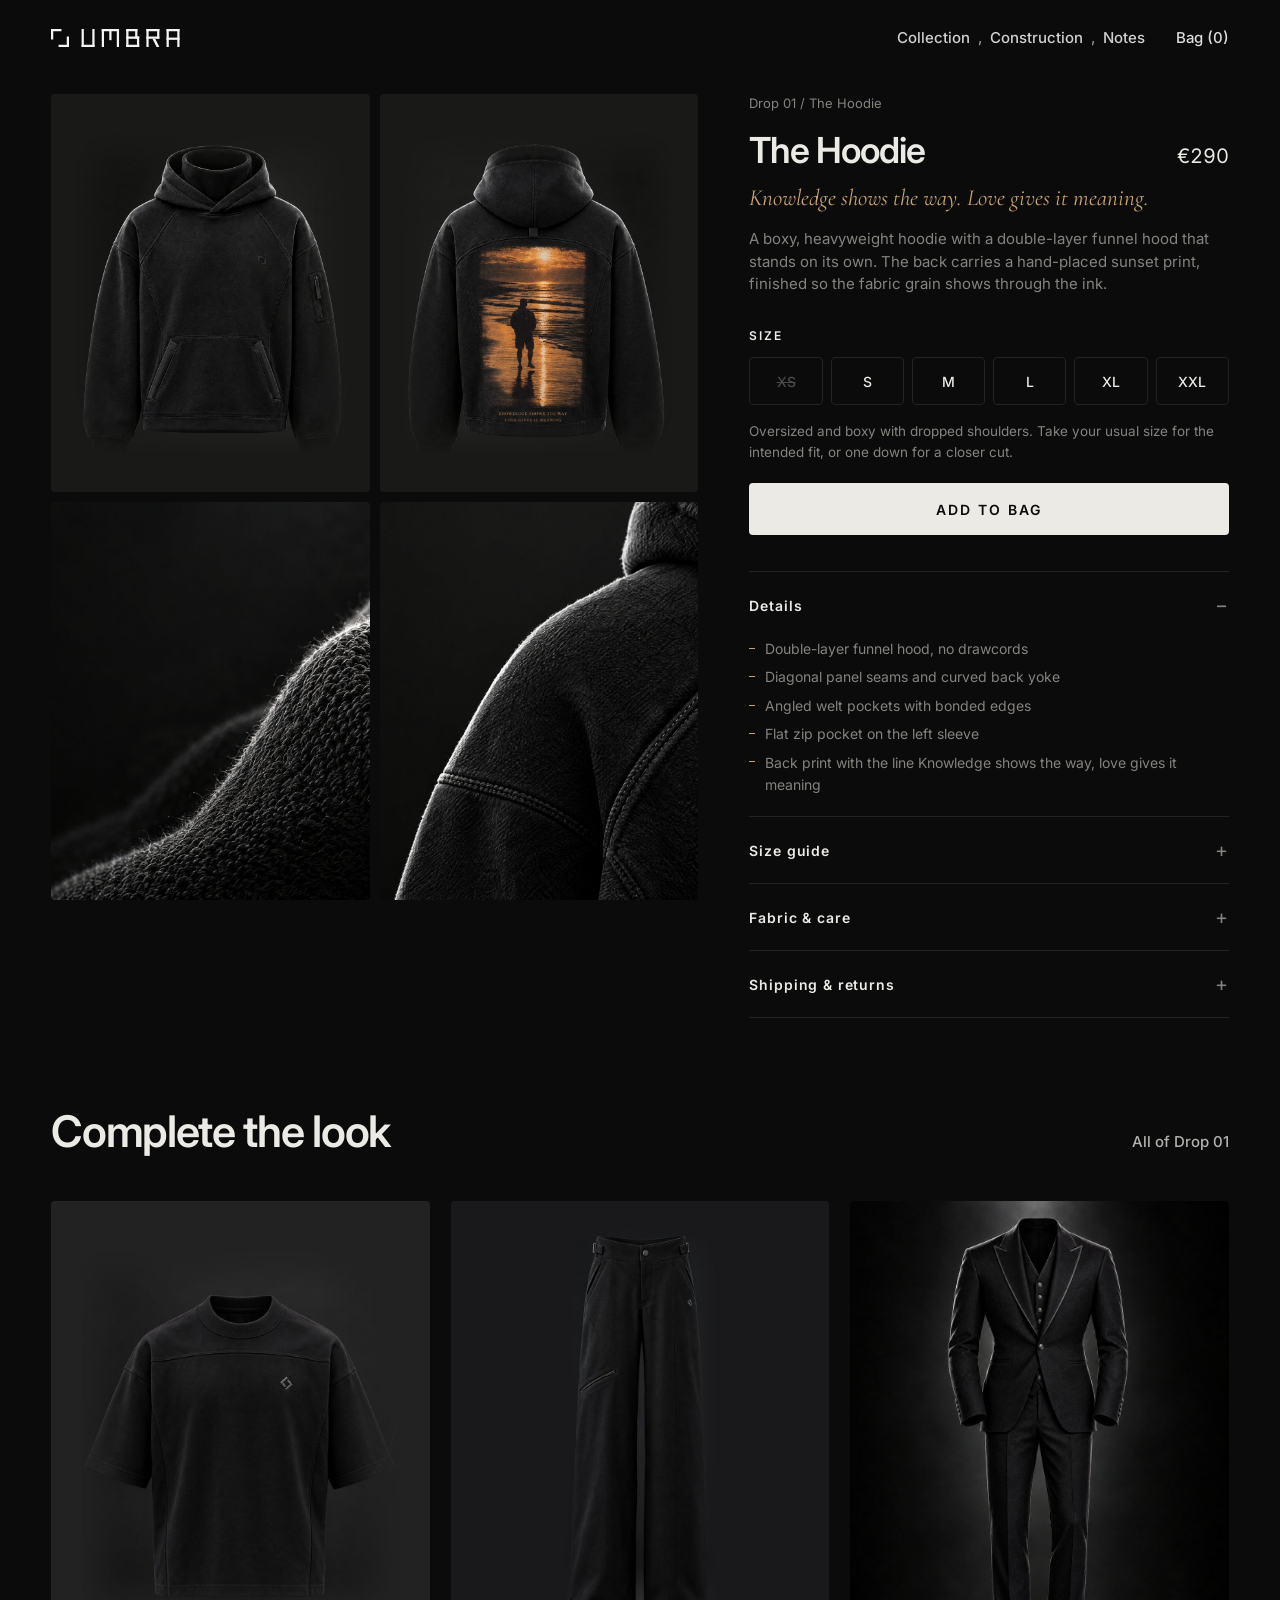
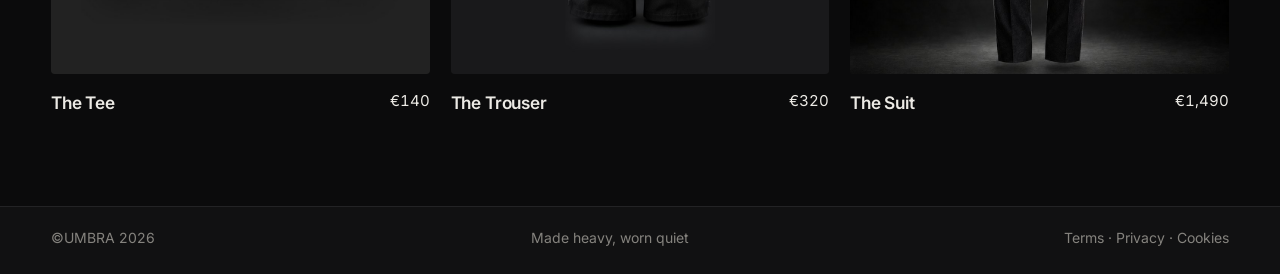
==== commit bb932d7d: "Use full-frame suit product shots Front and back are now dedicated 4:5 photos with a seamless studio" ====
--- a/product.html
+++ b/product.html
@@ -10,7 +10,7 @@
 <link rel="preconnect" href="https://fonts.googleapis.com">
 <link rel="preconnect" href="https://fonts.gstatic.com" crossorigin>
 <link href="https://fonts.googleapis.com/css2?family=Inter:wght@400;500;600;700&family=Cormorant+Garamond:ital,wght@1,400;1,500&display=swap" rel="stylesheet">
-<link rel="stylesheet" href="css/styles.css?v=6">
+<link rel="stylesheet" href="css/styles.css?v=7">
 </head>
 <body class="page-product">
 <a class="skip-link" href="#main">Skip to content</a>
@@ -101,11 +101,11 @@
   </div>
 </footer>
 
-<script src="js/products.js?v=6"></script>
-<script src="js/shop-config.js?v=6"></script>
-<script src="js/shopify.js?v=6"></script>
-<script src="js/paypal.js?v=6"></script>
-<script src="js/cart.js?v=6"></script>
-<script src="js/product.js?v=6"></script>
+<script src="js/products.js?v=7"></script>
+<script src="js/shop-config.js?v=7"></script>
+<script src="js/shopify.js?v=7"></script>
+<script src="js/paypal.js?v=7"></script>
+<script src="js/cart.js?v=7"></script>
+<script src="js/product.js?v=7"></script>
 </body>
 </html>
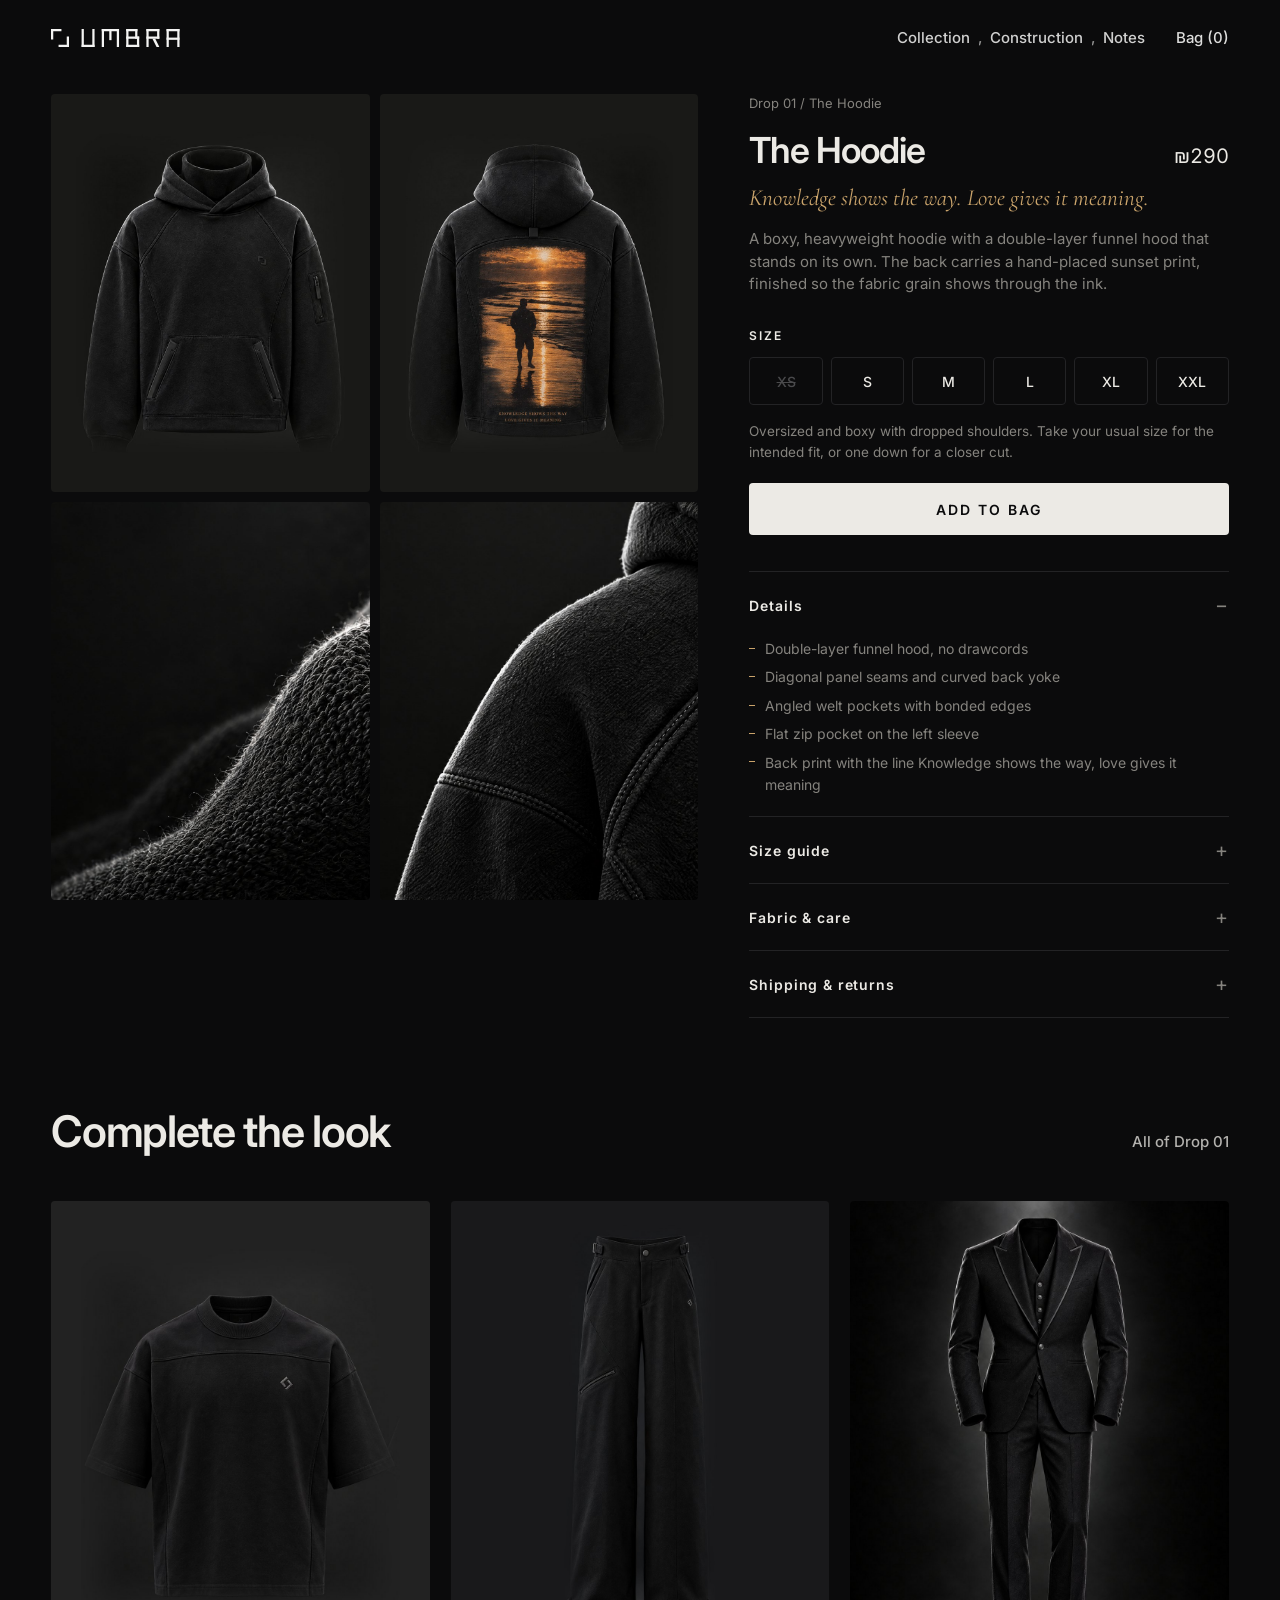
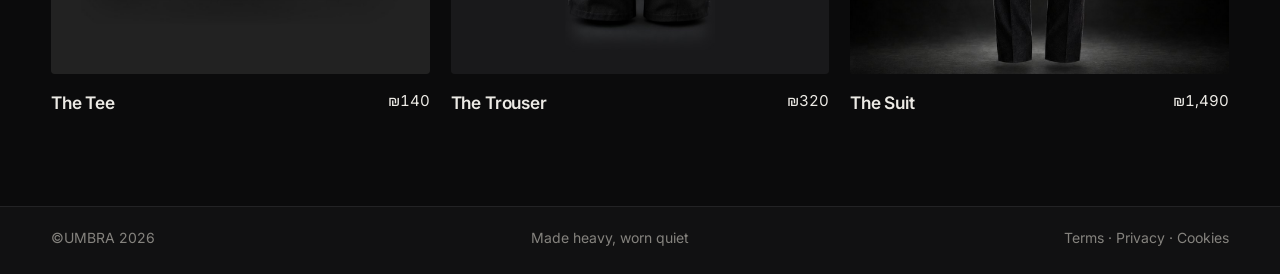
==== commit 67026801: "Switch prices and PayPal checkout to Israeli shekels Matches the Shopify store currency (ILS). Adds " ====
--- a/product.html
+++ b/product.html
@@ -10,7 +10,7 @@
 <link rel="preconnect" href="https://fonts.googleapis.com">
 <link rel="preconnect" href="https://fonts.gstatic.com" crossorigin>
 <link href="https://fonts.googleapis.com/css2?family=Inter:wght@400;500;600;700&family=Cormorant+Garamond:ital,wght@1,400;1,500&display=swap" rel="stylesheet">
-<link rel="stylesheet" href="css/styles.css?v=7">
+<link rel="stylesheet" href="css/styles.css?v=8">
 </head>
 <body class="page-product">
 <a class="skip-link" href="#main">Skip to content</a>
@@ -73,7 +73,7 @@
       </details>
       <details>
         <summary>Shipping &amp; returns</summary>
-        <p>Free shipping on orders over €250. Delivered in 2–5 working days within the EU. Returns accepted within 30 days, unworn and with tags attached.</p>
+        <p>Free shipping on orders over ₪500. Delivered in 2–5 working days within Israel. Returns accepted within 30 days, unworn and with tags attached.</p>
       </details>
     </div>
   </div>
@@ -101,11 +101,11 @@
   </div>
 </footer>
 
-<script src="js/products.js?v=7"></script>
-<script src="js/shop-config.js?v=7"></script>
-<script src="js/shopify.js?v=7"></script>
-<script src="js/paypal.js?v=7"></script>
-<script src="js/cart.js?v=7"></script>
-<script src="js/product.js?v=7"></script>
+<script src="js/products.js?v=8"></script>
+<script src="js/shop-config.js?v=8"></script>
+<script src="js/shopify.js?v=8"></script>
+<script src="js/paypal.js?v=8"></script>
+<script src="js/cart.js?v=8"></script>
+<script src="js/product.js?v=8"></script>
 </body>
 </html>
